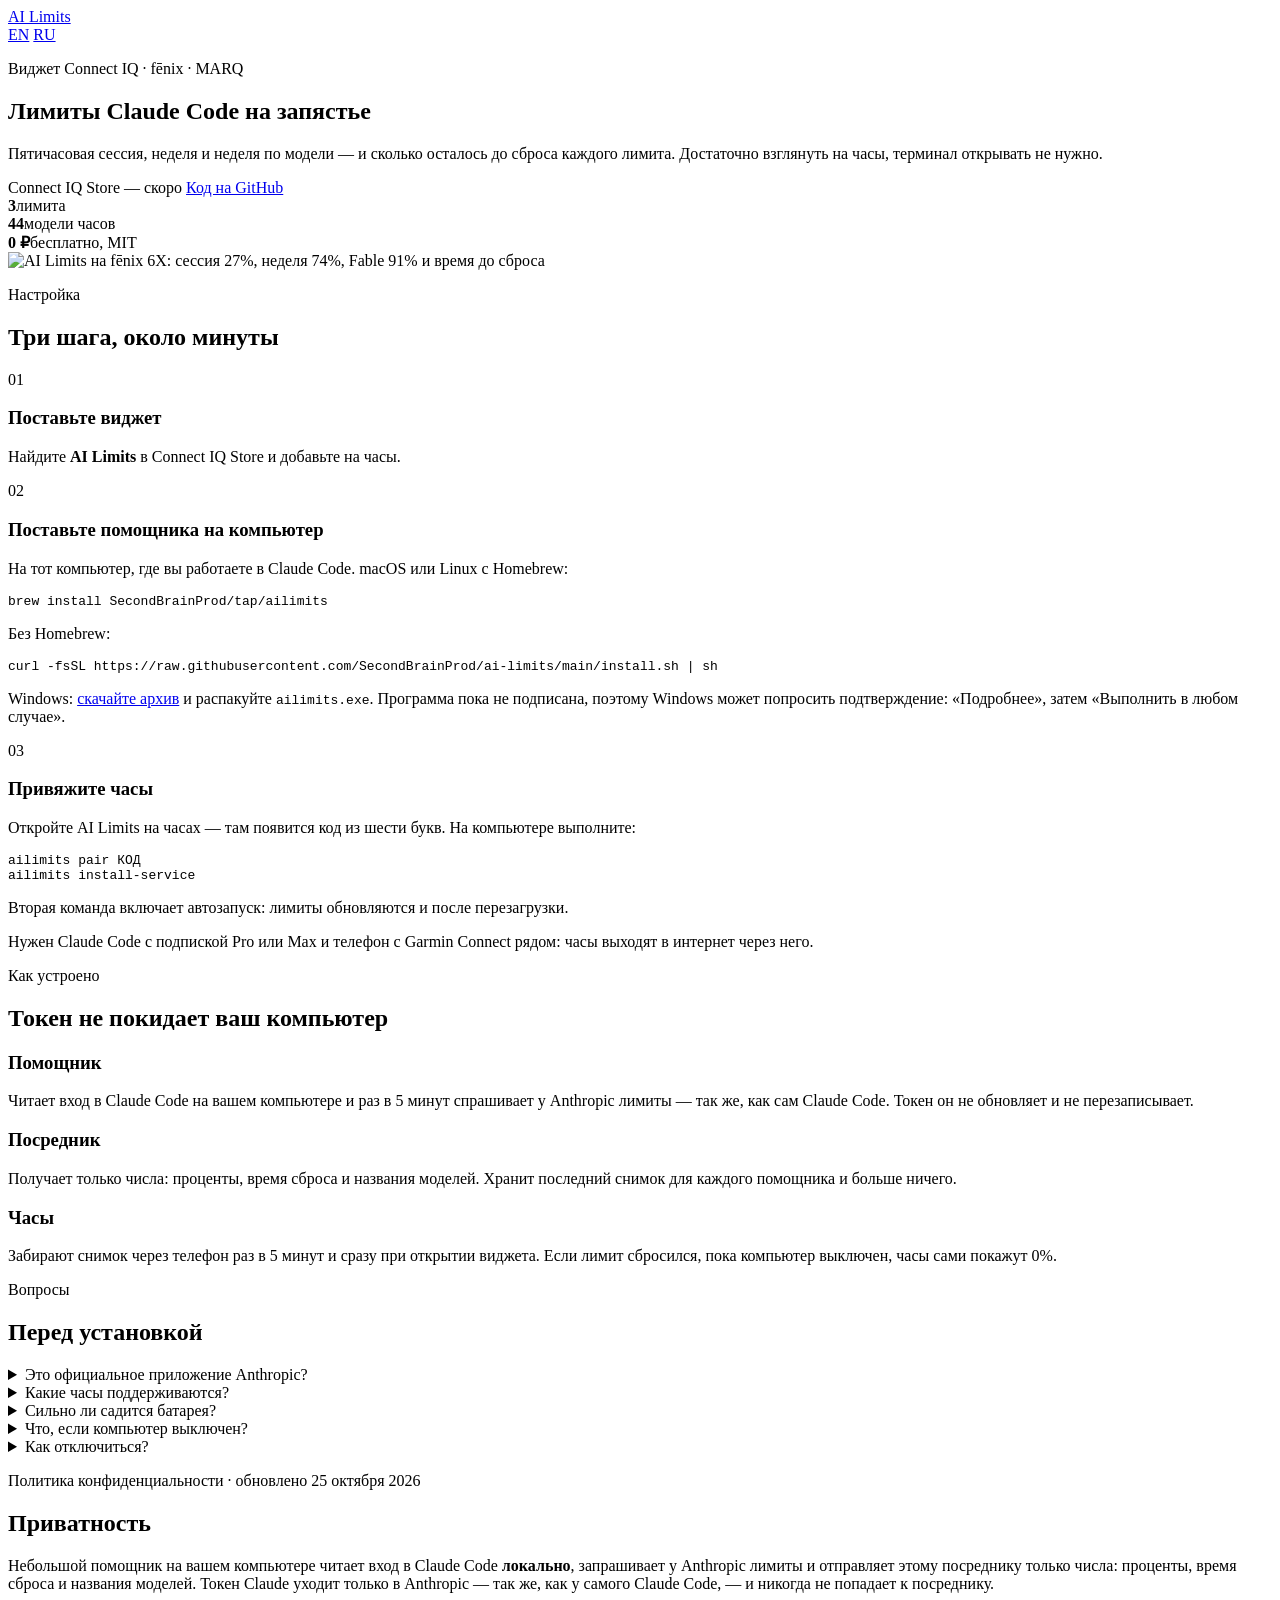
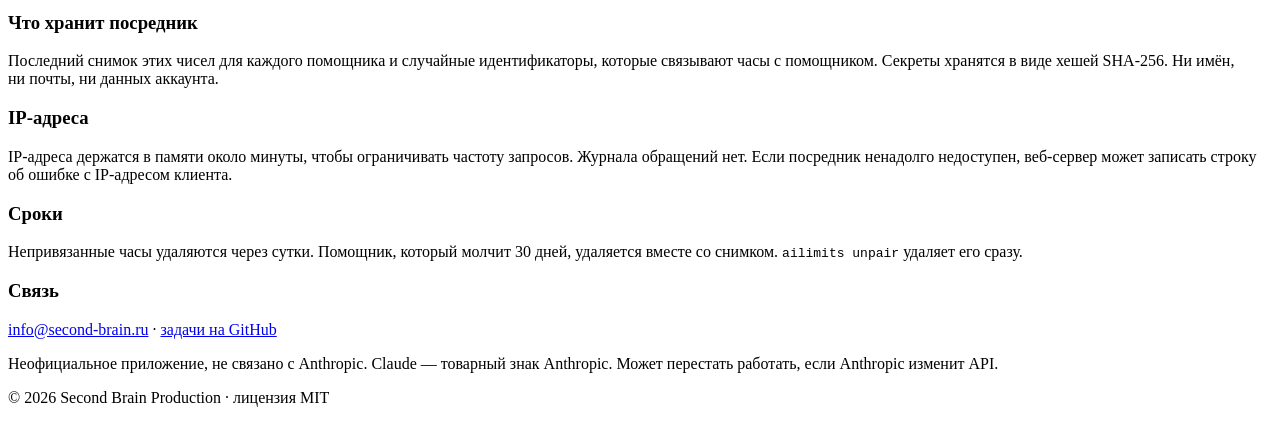
==== relay/deploy/www/ru/index.html @ 46deb29d "AI Limits v0.1.2: Windows install without reg.exe/taskkill, helper survives the terminal; new site a" ====
<!doctype html>
<html lang="ru">
<head>
<meta charset="utf-8">
<meta name="viewport" content="width=device-width, initial-scale=1">
<title>AI Limits — лимиты Claude Code на часах Garmin</title>
<meta name="description" content="Бесплатный виджет Connect IQ с открытым кодом: пятичасовая сессия, недельный лимит и лимит модели Claude Code на часах Garmin fēnix и MARQ.">
<link rel="alternate" hreflang="en" href="https://ailimits.second-brain.ru/">
<link rel="alternate" hreflang="ru" href="https://ailimits.second-brain.ru/ru/">
<link rel="icon" href="/icon.png">
<link rel="preconnect" href="https://fonts.googleapis.com">
<link rel="preconnect" href="https://fonts.gstatic.com" crossorigin>
<link href="https://fonts.googleapis.com/css2?family=Fira+Mono:wght@400;500;700&display=swap" rel="stylesheet">
<link rel="stylesheet" href="/style.css">
</head>
<body>
<header>
  <div class="wrap">
    <a class="brand" href="/ru/"><img src="/icon.png" alt="">AI Limits</a>
    <nav class="tabs" aria-label="Язык">
      <a href="/" lang="en">EN</a>
      <a href="/ru/" aria-current="page" lang="ru">RU</a>
    </nav>
  </div>
</header>

<main>
<section class="hero">
  <div class="wrap">
    <div>
      <p class="eyebrow">Виджет Connect IQ · fēnix · MARQ</p>
      <h1>Лимиты Claude Code на&nbsp;запястье</h1>
      <p class="lead">Пятичасовая сессия, неделя и&nbsp;неделя по&nbsp;модели — и&nbsp;сколько осталось до&nbsp;сброса каждого лимита. Достаточно взглянуть на&nbsp;часы, терминал открывать не&nbsp;нужно.</p>
      <div class="actions">
        <!-- Connect IQ Store: заменить ссылкой на магазин после проверки -->
        <span class="btn" aria-disabled="true">Connect IQ Store — скоро</span>
        <a class="btn btn-primary" href="https://github.com/SecondBrainProd/ai-limits">Код на GitHub</a>
      </div>
      <div class="metrics">
        <div class="metric"><b>3</b><span>лимита</span></div>
        <div class="metric"><b>44</b><span>модели часов</span></div>
        <div class="metric"><b>0&nbsp;₽</b><span>бесплатно, MIT</span></div>
      </div>
    </div>
    <img src="/watch.png" width="430" height="600" alt="AI Limits на fēnix 6X: сессия 27%, неделя 74%, Fable 91% и время до сброса">
  </div>
</section>

<section>
  <div class="wrap">
    <p class="eyebrow">Настройка</p>
    <h2>Три шага, около минуты</h2>
    <div class="register">
      <div class="row">
        <div class="num">01</div>
        <div>
          <h3>Поставьте виджет</h3>
          <p>Найдите <b>AI Limits</b> в Connect IQ Store и&nbsp;добавьте на&nbsp;часы.</p>
        </div>
      </div>
      <div class="row">
        <div class="num">02</div>
        <div>
          <h3>Поставьте помощника на&nbsp;компьютер</h3>
          <p>На тот компьютер, где вы работаете в&nbsp;Claude Code. macOS или Linux с&nbsp;Homebrew:</p>
          <pre><code>brew install SecondBrainProd/tap/ailimits</code></pre>
          <p>Без Homebrew:</p>
          <pre><code>curl -fsSL https://raw.githubusercontent.com/SecondBrainProd/ai-limits/main/install.sh | sh</code></pre>
          <p>Windows: <a href="https://github.com/SecondBrainProd/ai-limits/releases/latest">скачайте архив</a> и&nbsp;распакуйте <code>ailimits.exe</code>. Программа пока не&nbsp;подписана, поэтому Windows может попросить подтверждение: «Подробнее», затем «Выполнить в&nbsp;любом случае».</p>
        </div>
      </div>
      <div class="row">
        <div class="num">03</div>
        <div>
          <h3>Привяжите часы</h3>
          <p>Откройте AI Limits на&nbsp;часах — там появится код из&nbsp;шести букв. На&nbsp;компьютере выполните:</p>
          <pre><code>ailimits pair КОД
ailimits install-service</code></pre>
          <p>Вторая команда включает автозапуск: лимиты обновляются и&nbsp;после перезагрузки.</p>
        </div>
      </div>
    </div>
    <p class="note muted">Нужен Claude Code с&nbsp;подпиской Pro или Max и&nbsp;телефон с&nbsp;Garmin Connect рядом: часы выходят в&nbsp;интернет через него.</p>
  </div>
</section>

<section>
  <div class="wrap">
    <p class="eyebrow">Как устроено</p>
    <h2>Токен не&nbsp;покидает ваш компьютер</h2>
    <div class="cols">
      <div class="card">
        <h3>Помощник</h3>
        <p>Читает вход в&nbsp;Claude Code на&nbsp;вашем компьютере и&nbsp;раз в&nbsp;5&nbsp;минут спрашивает у&nbsp;Anthropic лимиты — так&nbsp;же, как сам Claude Code. Токен он не&nbsp;обновляет и&nbsp;не&nbsp;перезаписывает.</p>
      </div>
      <div class="card">
        <h3>Посредник</h3>
        <p>Получает только числа: проценты, время сброса и&nbsp;названия моделей. Хранит последний снимок для каждого помощника и&nbsp;больше ничего.</p>
      </div>
      <div class="card">
        <h3>Часы</h3>
        <p>Забирают снимок через телефон раз в&nbsp;5&nbsp;минут и&nbsp;сразу при открытии виджета. Если лимит сбросился, пока компьютер выключен, часы сами покажут 0%.</p>
      </div>
    </div>
  </div>
</section>

<section class="faq">
  <div class="wrap">
    <p class="eyebrow">Вопросы</p>
    <h2>Перед установкой</h2>
    <details>
      <summary>Это официальное приложение Anthropic?</summary>
      <p>Нет. AI Limits — независимый проект с&nbsp;открытым кодом. Он читает те&nbsp;же данные о&nbsp;лимитах, что и&nbsp;сам Claude Code, через недокументированный адрес Anthropic. Если Anthropic изменит API, виджет может перестать работать.</p>
    </details>
    <details>
      <summary>Какие часы поддерживаются?</summary>
      <p>fēnix с&nbsp;5-го по&nbsp;9-й, включая версии S, X и&nbsp;Plus, fēnix E, fēnix Chronos, а&nbsp;также MARQ, MARQ 2 и&nbsp;MARQ 3 — всего 44 модели. Нужен Connect IQ 3.1 или новее, поэтому fēnix 3 не&nbsp;поддерживается.</p>
    </details>
    <details>
      <summary>Сильно ли садится батарея?</summary>
      <p>Виджет просыпается в&nbsp;фоне раз в&nbsp;5&nbsp;минут — чаще Connect IQ не&nbsp;разрешает — и&nbsp;делает один небольшой запрос через телефон.</p>
    </details>
    <details>
      <summary>Что, если компьютер выключен?</summary>
      <p>Часы хранят последний снимок и&nbsp;сами отсчитывают время до&nbsp;сброса. Данные старше 15&nbsp;минут становятся серыми, а&nbsp;на&nbsp;полном экране видно, когда было последнее обновление.</p>
    </details>
    <details>
      <summary>Как отключиться?</summary>
      <p>Выполните <code>ailimits unpair</code>: посредник забудет этот компьютер, а&nbsp;часы покажут новый код. <code>ailimits uninstall-service</code> убирает автозапуск.</p>
    </details>
  </div>
</section>

<section id="privacy">
  <div class="wrap privacy">
    <p class="eyebrow">Политика конфиденциальности · обновлено 25&nbsp;октября 2026</p>
    <h2>Приватность</h2>
    <p>Небольшой помощник на&nbsp;вашем компьютере читает вход в&nbsp;Claude Code <b>локально</b>, запрашивает у&nbsp;Anthropic лимиты и&nbsp;отправляет этому посреднику только числа: проценты, время сброса и&nbsp;названия моделей. Токен Claude уходит только в&nbsp;Anthropic — так&nbsp;же, как у&nbsp;самого Claude Code, — и&nbsp;никогда не&nbsp;попадает к&nbsp;посреднику.</p>
    <h3>Что хранит посредник</h3>
    <p>Последний снимок этих чисел для каждого помощника и&nbsp;случайные идентификаторы, которые связывают часы с&nbsp;помощником. Секреты хранятся в&nbsp;виде хешей SHA-256. Ни&nbsp;имён, ни&nbsp;почты, ни&nbsp;данных аккаунта.</p>
    <h3>IP-адреса</h3>
    <p>IP-адреса держатся в&nbsp;памяти около минуты, чтобы ограничивать частоту запросов. Журнала обращений нет. Если посредник ненадолго недоступен, веб-сервер может записать строку об&nbsp;ошибке с&nbsp;IP-адресом клиента.</p>
    <h3>Сроки</h3>
    <p>Непривязанные часы удаляются через сутки. Помощник, который молчит 30&nbsp;дней, удаляется вместе со&nbsp;снимком. <code>ailimits unpair</code> удаляет его сразу.</p>
    <h3>Связь</h3>
    <p><a href="mailto:info@second-brain.ru">info@second-brain.ru</a> · <a href="https://github.com/SecondBrainProd/ai-limits/issues">задачи на&nbsp;GitHub</a></p>
  </div>
</section>
</main>

<footer>
  <div class="wrap">
    <p>Неофициальное приложение, не&nbsp;связано с&nbsp;Anthropic. Claude — товарный знак Anthropic. Может перестать работать, если Anthropic изменит API.</p>
    <p>© 2026 Second Brain Production · лицензия MIT</p>
  </div>
</footer>
</body>
</html>
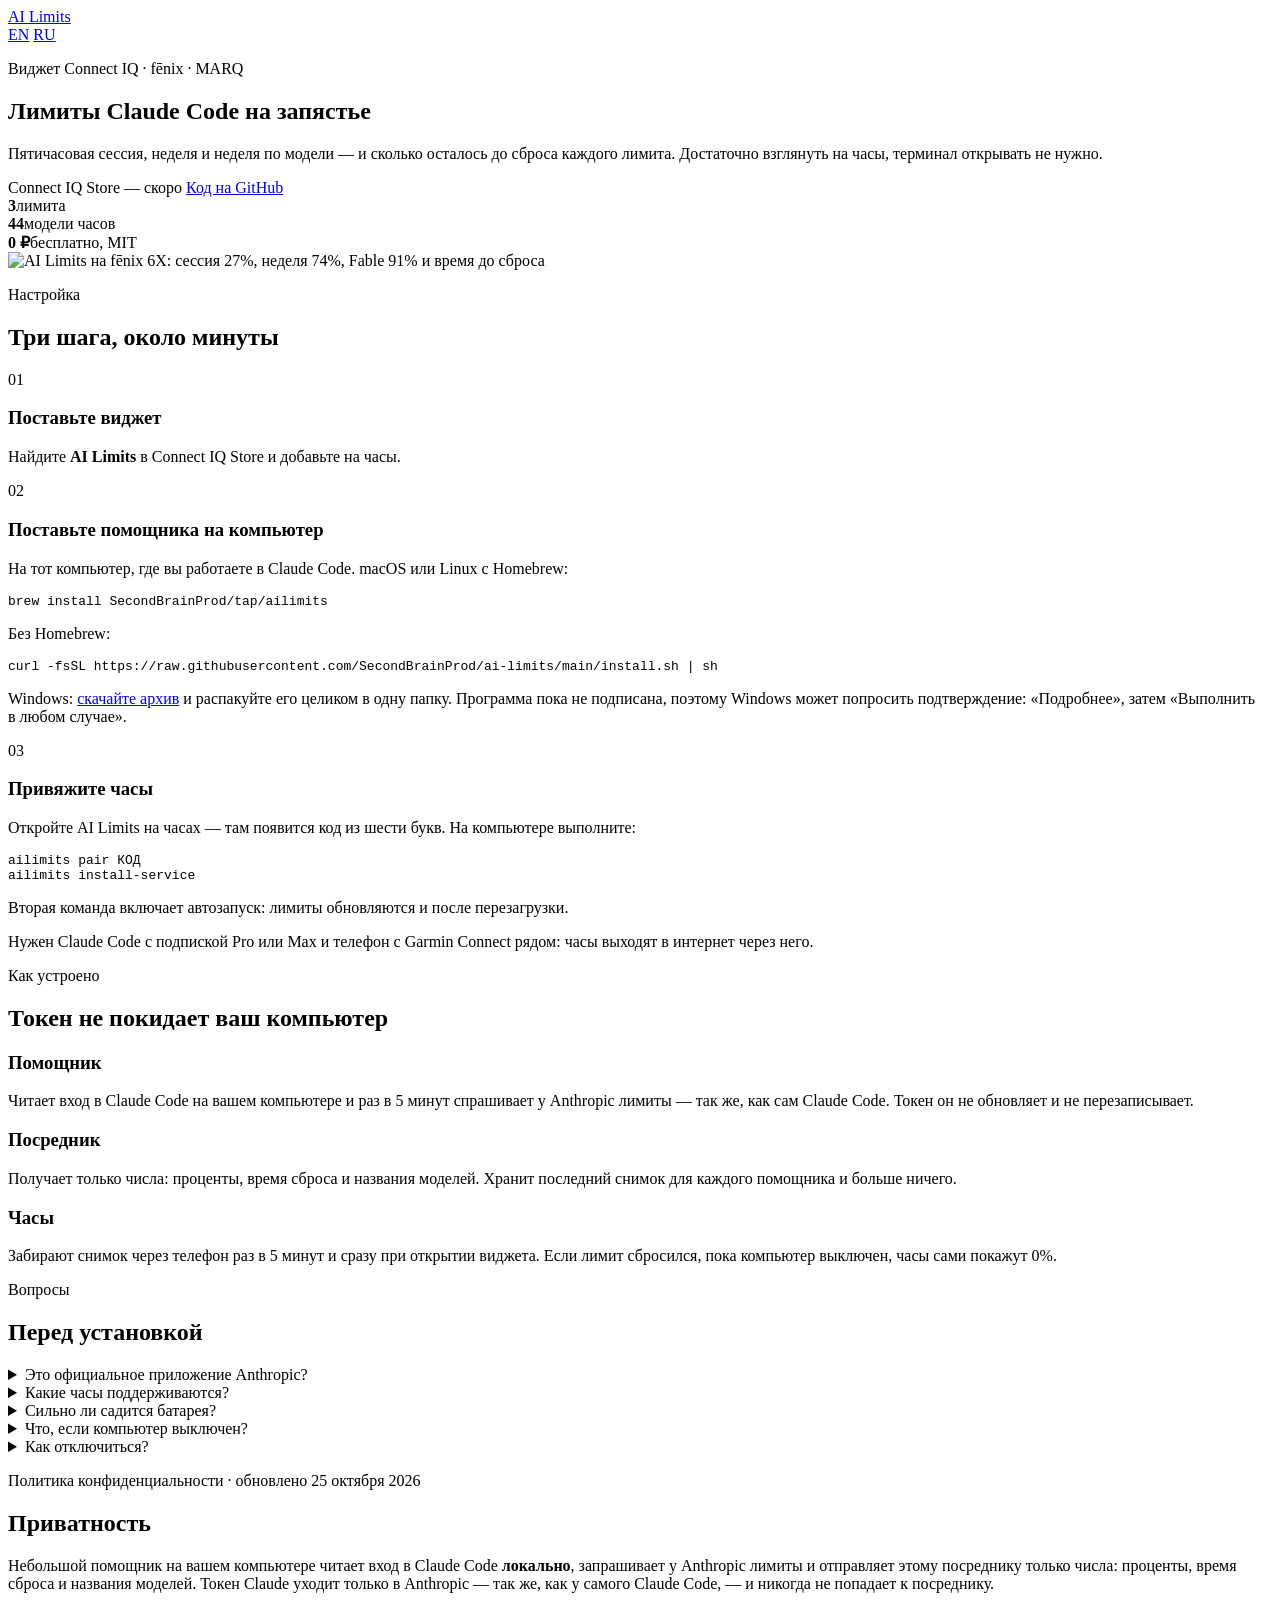
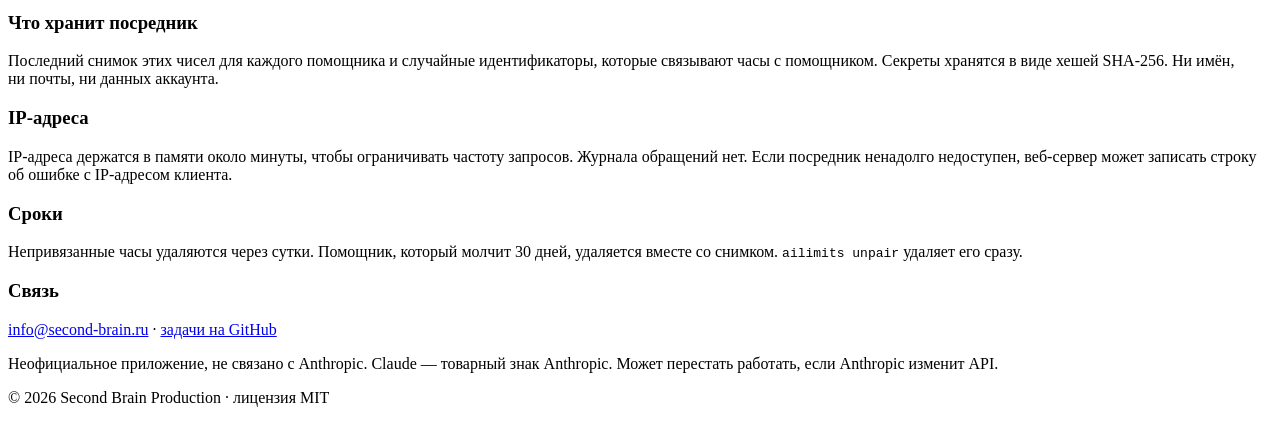
==== commit d7d4e485: "AI Limits v0.1.3: Windows background helper without a console (ailimitsw.exe)" ====
--- a/relay/deploy/www/ru/index.html
+++ b/relay/deploy/www/ru/index.html
@@ -66,7 +66,7 @@
           <pre><code>brew install SecondBrainProd/tap/ailimits</code></pre>
           <p>Без Homebrew:</p>
           <pre><code>curl -fsSL https://raw.githubusercontent.com/SecondBrainProd/ai-limits/main/install.sh | sh</code></pre>
-          <p>Windows: <a href="https://github.com/SecondBrainProd/ai-limits/releases/latest">скачайте архив</a> и&nbsp;распакуйте <code>ailimits.exe</code>. Программа пока не&nbsp;подписана, поэтому Windows может попросить подтверждение: «Подробнее», затем «Выполнить в&nbsp;любом случае».</p>
+          <p>Windows: <a href="https://github.com/SecondBrainProd/ai-limits/releases/latest">скачайте архив</a> и&nbsp;распакуйте его целиком в&nbsp;одну папку. Программа пока не&nbsp;подписана, поэтому Windows может попросить подтверждение: «Подробнее», затем «Выполнить в&nbsp;любом случае».</p>
         </div>
       </div>
       <div class="row">
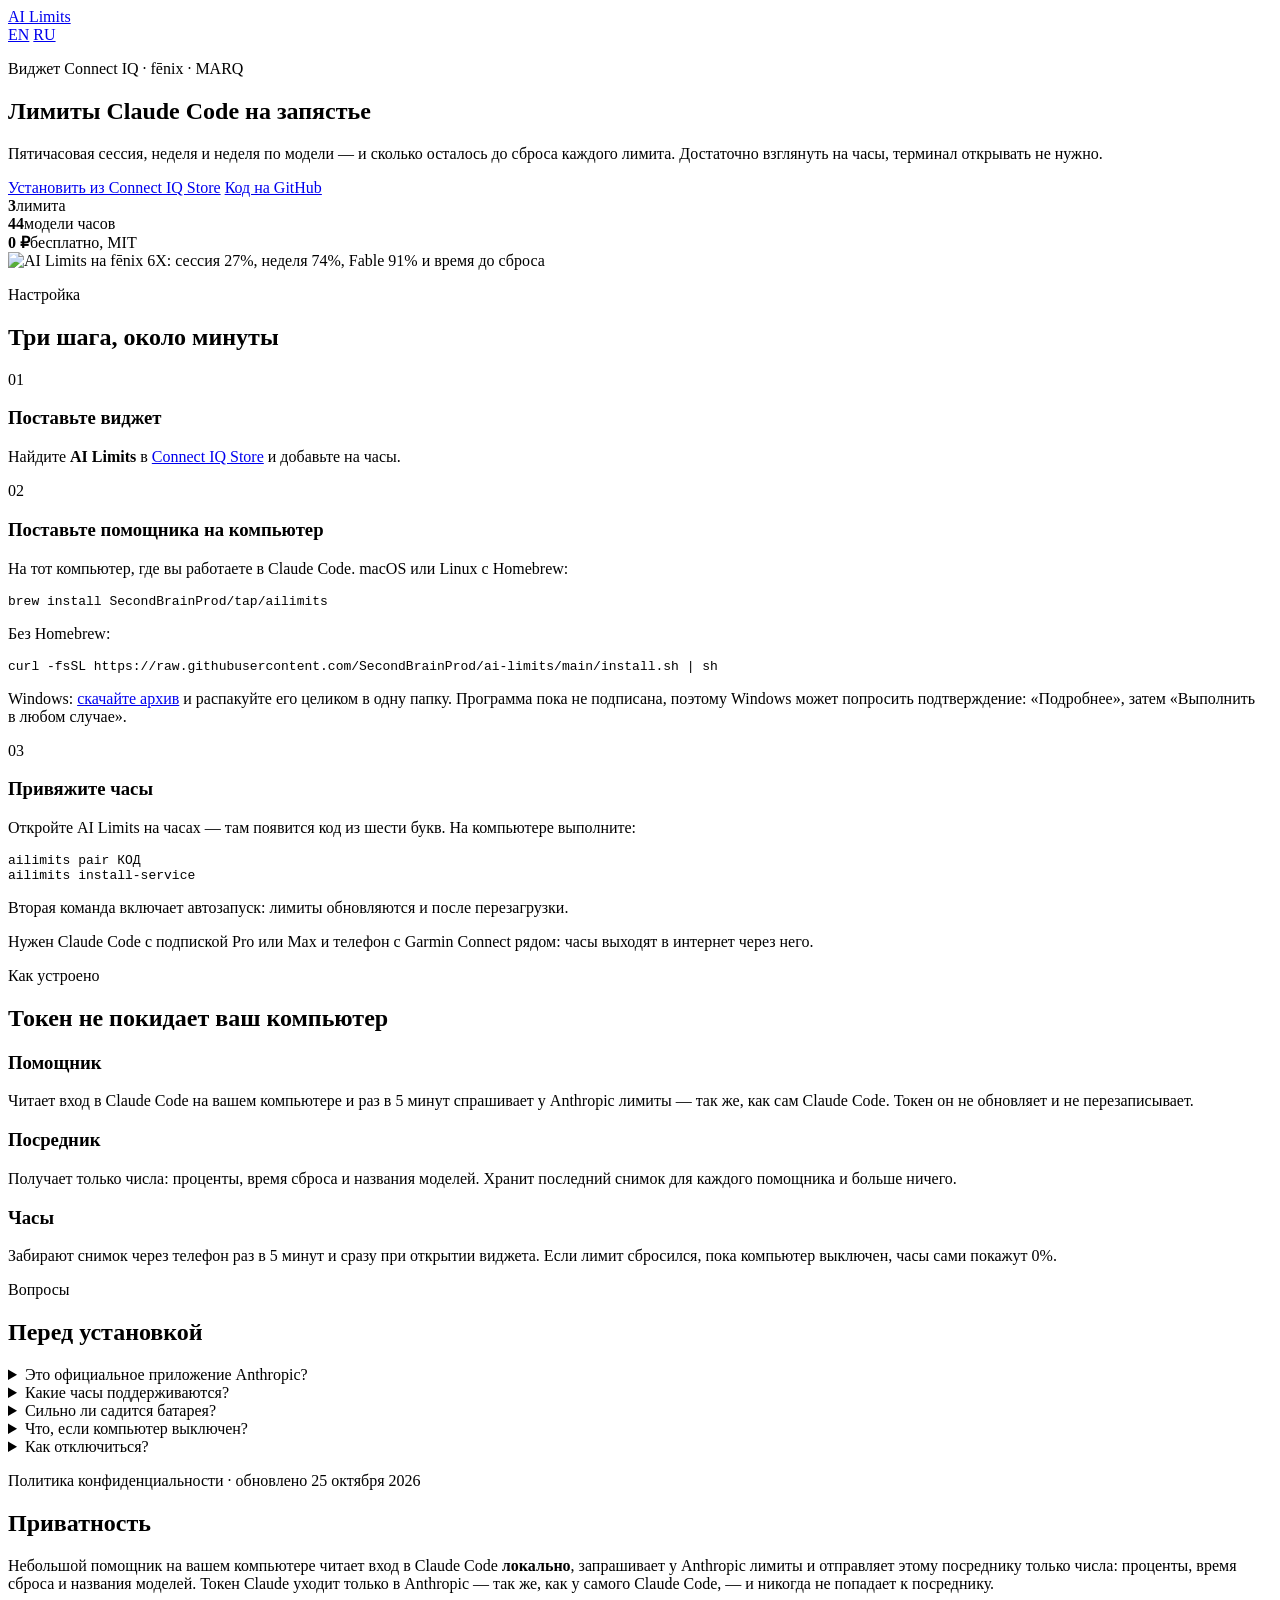
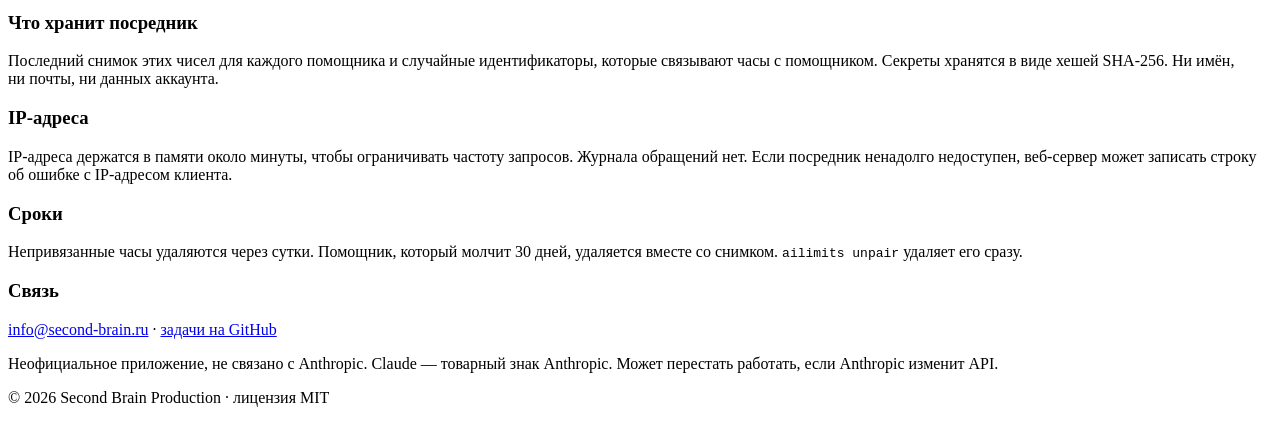
==== commit f9e707c3: "Site and README: link to AI Limits in the Connect IQ Store" ====
--- a/relay/deploy/www/ru/index.html
+++ b/relay/deploy/www/ru/index.html
@@ -32,9 +32,8 @@
       <h1>Лимиты Claude Code на&nbsp;запястье</h1>
       <p class="lead">Пятичасовая сессия, неделя и&nbsp;неделя по&nbsp;модели — и&nbsp;сколько осталось до&nbsp;сброса каждого лимита. Достаточно взглянуть на&nbsp;часы, терминал открывать не&nbsp;нужно.</p>
       <div class="actions">
-        <!-- Connect IQ Store: заменить ссылкой на магазин после проверки -->
-        <span class="btn" aria-disabled="true">Connect IQ Store — скоро</span>
-        <a class="btn btn-primary" href="https://github.com/SecondBrainProd/ai-limits">Код на GitHub</a>
+        <a class="btn btn-primary" href="https://apps.garmin.com/ru-RU/apps/6864a963-33e2-4dc4-9535-747d03b56e01">Установить из Connect&nbsp;IQ&nbsp;Store</a>
+        <a class="btn" href="https://github.com/SecondBrainProd/ai-limits">Код на GitHub</a>
       </div>
       <div class="metrics">
         <div class="metric"><b>3</b><span>лимита</span></div>
@@ -55,7 +54,7 @@
         <div class="num">01</div>
         <div>
           <h3>Поставьте виджет</h3>
-          <p>Найдите <b>AI Limits</b> в Connect IQ Store и&nbsp;добавьте на&nbsp;часы.</p>
+          <p>Найдите <b>AI Limits</b> в&nbsp;<a href="https://apps.garmin.com/ru-RU/apps/6864a963-33e2-4dc4-9535-747d03b56e01">Connect IQ Store</a> и&nbsp;добавьте на&nbsp;часы.</p>
         </div>
       </div>
       <div class="row">
